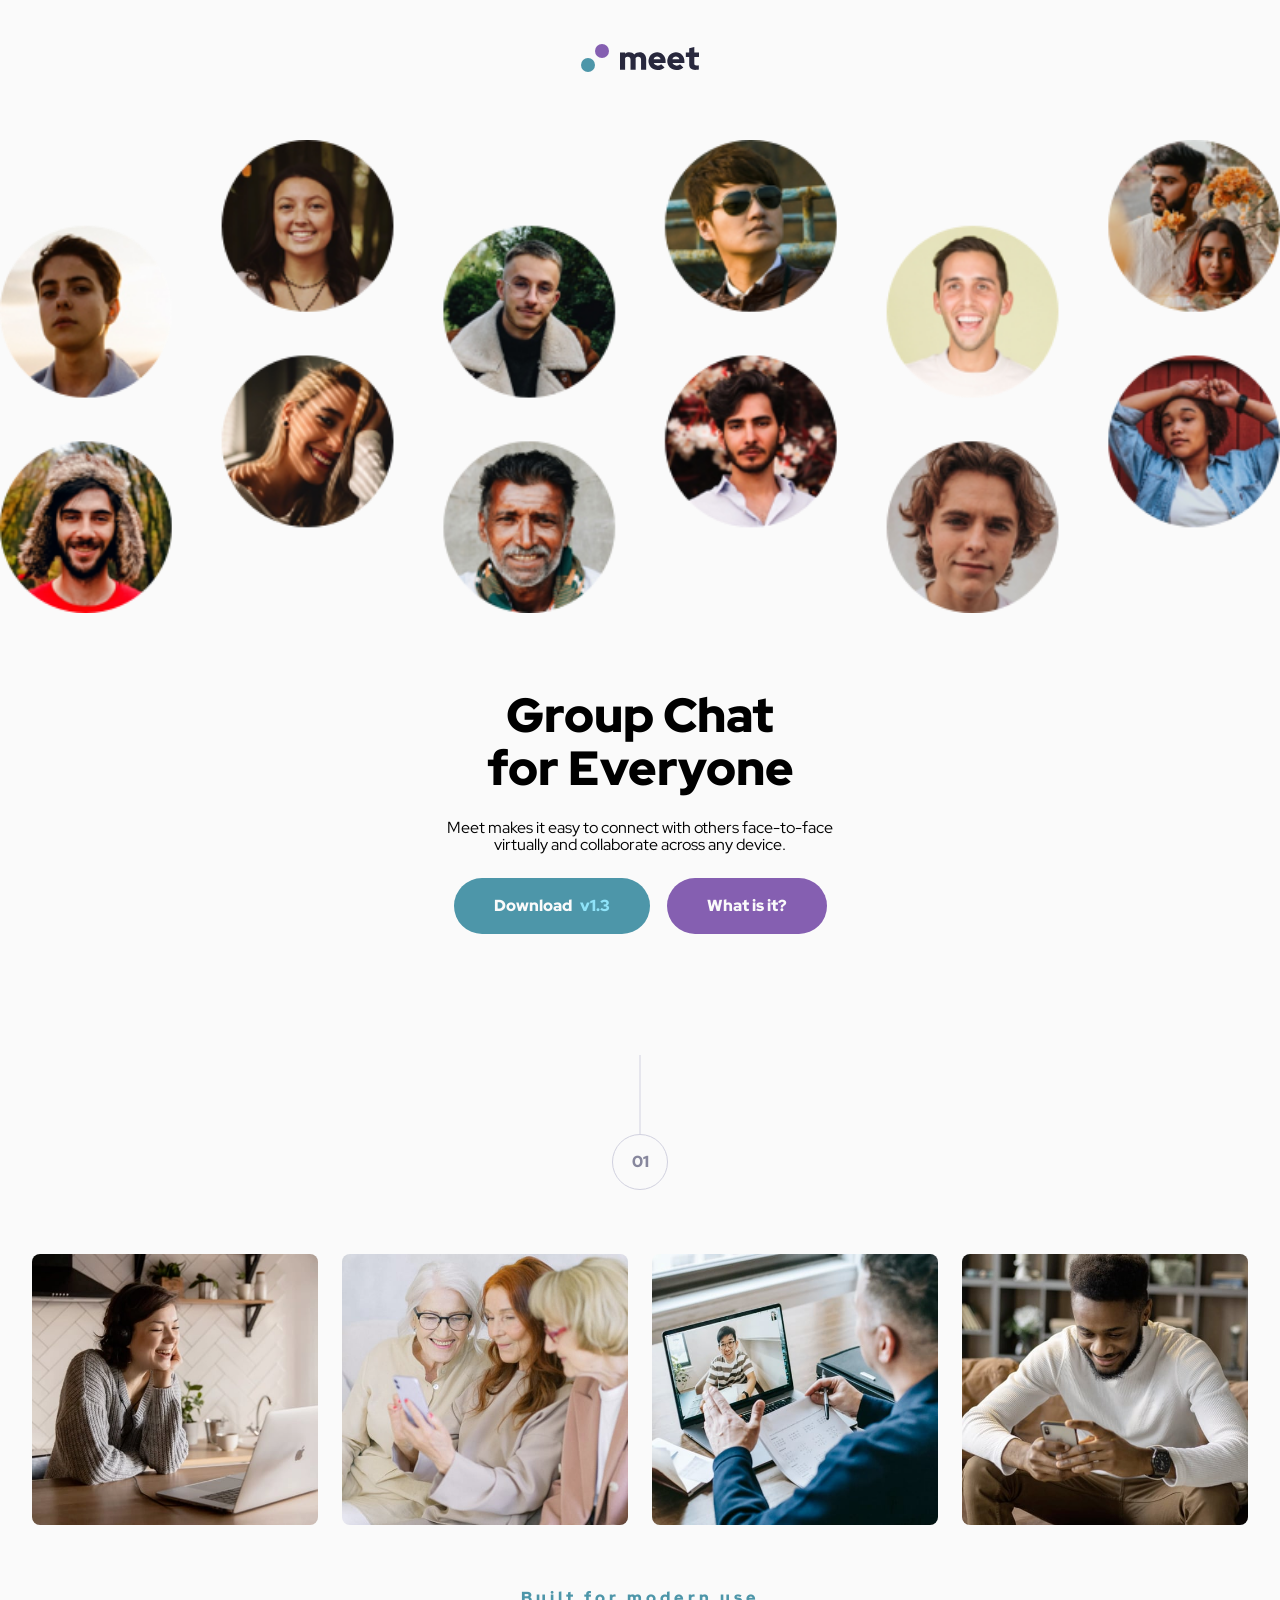
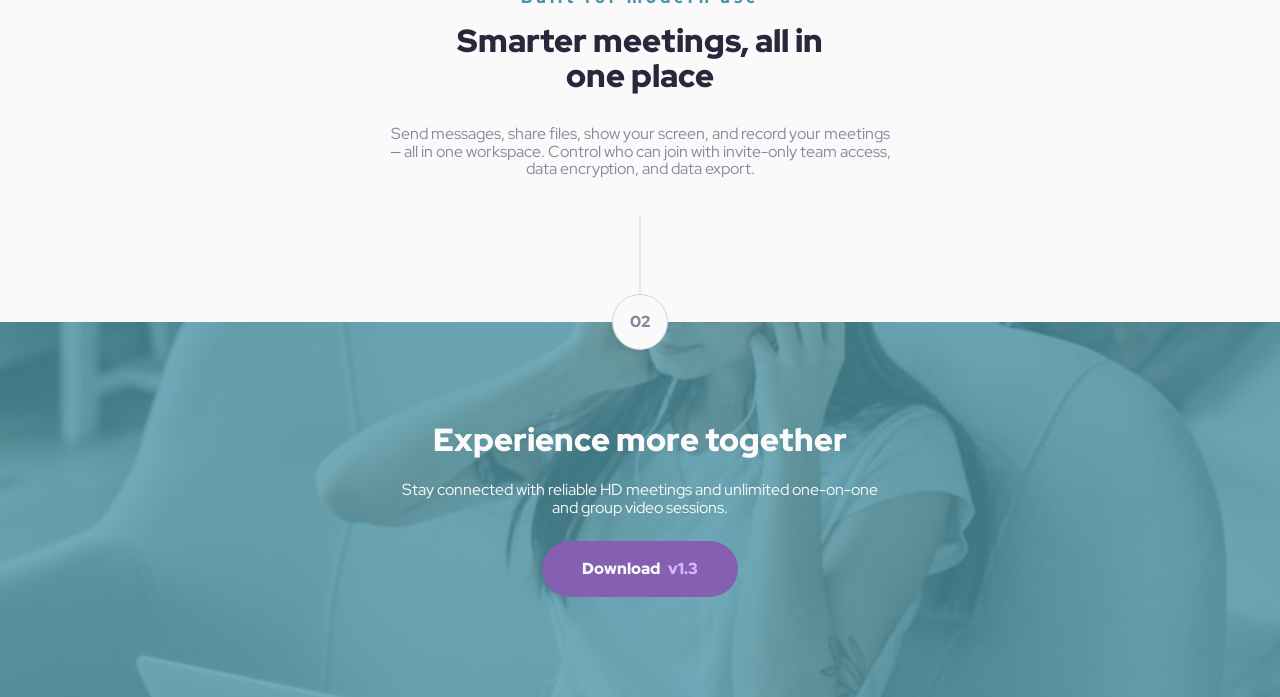
==== index.html @ f6393fa0 "moving the index.html to the root to be able to deploy" ====
<!DOCTYPE html>
<html lang="en">
<head>
  <meta charset="UTF-8">
  <meta name="viewport" content="width=device-width, initial-scale=1.0">

  <link rel="icon" type="image/png" sizes="32x32" href="./starter-code/assets/favicon-32x32.png">
  <link rel="stylesheet" href="./style.css">

  <!-- Red Hat Display Font -->
  <link rel="preconnect" href="https://fonts.googleapis.com">
  <link rel="preconnect" href="https://fonts.gstatic.com" crossorigin>
  <link href="https://fonts.googleapis.com/css2?family=Red+Hat+Display:ital,wght@0,300..900;1,300..900&display=swap" rel="stylesheet">


  <title>Frontend Mentor | Meet landing page</title>
</head>
<body>

  <header class="site-header">
    <a href="https://www.zoom.com/" class="site-header__logo">
      <img src="./starter-code/assets/logo.svg" alt="Meet">
    </a>
  </header>
    
  <main>
    

    <section class="hero" aria-labelledby="hero-title">
      <div class="hero__gallery hero__gallery-mobile">
        <img src="./starter-code/assets/desktop/image-hero-left.png" alt="">
        <img src="./starter-code/assets/desktop/image-hero-right.png" alt="">  
      </div>
      <div class="hero__gallery hero__gallery-tablet">
        <img src="./starter-code/assets/tablet/image-hero.png" alt="">
      </div>
      <div class="hero__content">
        <h1 id="hero-title">
          <span>Group Chat</span>
          <span>for Everyone</span>
        </h1>
        <p class="description hero__description">
          Meet makes it easy to connect with others face-to-face virtually and collaborate across any device.
        </p>
        <div class="hero__actions">
          <a href="https://zoom.us/download?os=win" class="button button--primary ">
            Download <span>v1.3</span>
          </a>
          <a href="https://www.zoom.com/en/about/" class="button button--secondary">
            What is it?
          </a>
        </div>
      </div>
    </section>    
    
    <section class="features" aria-labelledby="features-title">
      <div class="section-number features__section-number" aria-hidden="true">
        <span>01</span>
      </div>
      <div class="features__gallery">
          <img src="./starter-code/assets/desktop/image-woman-in-videocall.jpg" alt="">
          <img src="./starter-code/assets/desktop/image-women-videochatting.jpg" alt="">
          <img src="./starter-code/assets/desktop/image-men-in-meeting.jpg" alt="">
          <img src="./starter-code/assets/desktop/image-man-texting.jpg" alt="">
      </div>
      <div class="features__content">
        <div class="features__heading-group">
          <p class="features__title-eyebrow">Built for modern use</p>
          <h2 id="features-title">Smarter meetings, all in one place</h2>
        </div>
        <p class="features__description">
          Send messages, share files, show your screen, and record your meetings — all in one 
          workspace. Control who can join with invite-only team access, data encryption, and data export.
        </p>
      </div>
    </section>  
 
  </main>
    <footer class="site-footer">
      <div class="section-number site-footer__section-number" aria-hidden="true">
        <span>02</span>
      </div>
      <div class="site-footer__content">
        <h2 class="site-footer__title">Experience more together</h2>
        <p class="description site-footer__description">Stay connected with reliable HD meetings and unlimited one-on-one and group video sessions.</p>
        <a href="https://zoom.us/download?os=win" class="button button--secondary">
          Download <span>v1.3</span>
        </a>
      </div>
  </footer> 
</body>
</html>
---- style.css ----
:root {
  --spacing-50: 0.25rem;
  --spacing-100: 0.5rem;
  --spacing-200: 1rem;
  --spacing-300: 1.5rem;
  --spacing-400: 2rem;
  --spacing-500: 2.5rem;
  --spacing-700: 3.5rem;
  --spacing-800: 4rem;
  --spacing-900: 4.5rem;
  --spacing-1000: 5rem;
  --spacing-1400: 7rem;
}

:root {
  --color-cyan-600: #4D96A9;
  --color-cyan-300: #8FE3F9;
  --color-purple-600: #855FB1;
  --color-purple-300: #D9B8FF;
  --color-slate-900: #28283D;
  --color-slate-600: #87879D;
  --color-slate-300: #D1D1DF;
  --color-white: #FAFAFA;
}

* {
  margin: 0;
  padding: 0;
  -webkit-box-sizing: border-box;
          box-sizing: border-box;
}

body {
  background: var(--color-white);
  width: 100%;
}

header {
  padding: 48px 80px 0px;
  display: -webkit-box;
  display: -ms-flexbox;
  display: flex;
  height: 76px;
  -webkit-box-pack: center;
      -ms-flex-pack: center;
          justify-content: center;
  -webkit-box-align: end;
      -ms-flex-align: end;
          align-items: end;
}

a {
  text-decoration: none;
}

.button {
  font-family: "Red Hat Display", sans-serif;
  font-size: 1rem;
  line-height: 1.5;
  letter-spacing: 0;
  font-weight: 900;
  padding: var(--spacing-200) var(--spacing-500);
  border-radius: 29px;
  display: -webkit-box;
  display: -ms-flexbox;
  display: flex;
  gap: 8px;
}

.button--primary {
  color: var(--color-white);
  background: var(--color-cyan-600);
}

.button--secondary {
  color: var(--color-white);
  background: var(--color-purple-600);
}

.hero {
  width: 100%;
  padding-top: 64px;
  padding-bottom: 32px;
  display: -webkit-box;
  display: -ms-flexbox;
  display: flex;
  -webkit-box-orient: vertical;
  -webkit-box-direction: normal;
      -ms-flex-direction: column;
          flex-direction: column;
  -webkit-box-align: center;
      -ms-flex-align: center;
          align-items: center;
  gap: 48px;
}
@media (min-width: 48rem) {
  .hero {
    gap: 72px;
    padding-bottom: 64px;
  }
}
.hero .hero__gallery {
  display: -webkit-box;
  display: -ms-flexbox;
  display: flex;
  width: 100%;
  gap: 21px;
  overflow: hidden;
}
.hero .hero__gallery-tablet {
  display: none;
}
@media (min-width: 48rem) {
  .hero .hero__gallery-mobile {
    display: none;
  }
  .hero .hero__gallery-tablet {
    display: block;
  }
}
.hero .hero__gallery-mobile img {
  width: 50%;
  -o-object-fit: contain;
     object-fit: contain;
}
.hero .hero__gallery-tablet img {
  width: 100%;
}
.hero .hero__content {
  display: -webkit-box;
  display: -ms-flexbox;
  display: flex;
  -webkit-box-orient: vertical;
  -webkit-box-direction: normal;
      -ms-flex-direction: column;
          flex-direction: column;
  -webkit-box-align: center;
      -ms-flex-align: center;
          align-items: center;
  gap: 24px;
  padding: 0px 50px;
  text-align: center;
}
@media (min-width: 48rem) {
  .hero .hero__content {
    width: 500px;
  }
}
.hero .hero__content #hero-title {
  font-family: "Red Hat Display", sans-serif;
  font-size: 2.5rem;
  line-height: 1.1;
  letter-spacing: 0;
  font-weight: 900;
  display: -webkit-box;
  display: -ms-flexbox;
  display: flex;
  -webkit-box-orient: vertical;
  -webkit-box-direction: normal;
      -ms-flex-direction: column;
          flex-direction: column;
}
@media (min-width: 48rem) {
  .hero .hero__content #hero-title {
    font-family: "Red Hat Display", sans-serif;
    font-size: 3rem;
    line-height: 1.1;
    letter-spacing: 0;
    font-weight: 900;
  }
}
.hero .hero__content .hero__description {
  font-family: "Red Hat Display", sans-serif;
  font-size: 1rem;
  line-height: 1.1;
  letter-spacing: 0;
  font-weight: medium;
  max-width: 526px;
}
.hero .hero__content .hero__actions {
  display: -webkit-box;
  display: -ms-flexbox;
  display: flex;
  -webkit-box-orient: vertical;
  -webkit-box-direction: normal;
      -ms-flex-direction: column;
          flex-direction: column;
  -webkit-box-align: center;
      -ms-flex-align: center;
          align-items: center;
  gap: var(--spacing-200);
}
@media (min-width: 48rem) {
  .hero .hero__content .hero__actions {
    gap: 17px;
    -webkit-box-orient: horizontal;
    -webkit-box-direction: normal;
        -ms-flex-direction: row;
            flex-direction: row;
  }
}
.hero .hero__content .hero__actions .button--primary span {
  color: var(--color-cyan-300);
}

.section-number {
  font-family: "Red Hat Display", sans-serif;
  font-size: 1rem;
  line-height: 1.5;
  letter-spacing: 0;
  font-weight: 900;
  color: var(--color-slate-600);
  width: 56px;
  height: 56px;
  -ms-flex-negative: 0;
      flex-shrink: 0;
  border: 1px solid var(--color-slate-300);
  border-radius: 50%;
  display: -webkit-box;
  display: -ms-flexbox;
  display: flex;
  -webkit-box-pack: center;
      -ms-flex-pack: center;
          justify-content: center;
  -webkit-box-align: center;
      -ms-flex-align: center;
          align-items: center;
  position: relative;
}
.section-number::before {
  content: "";
  position: absolute;
  width: 1px;
  height: 80px;
  background: var(--color-slate-300);
  bottom: 100%;
  left: 50%;
  -webkit-transform: translateX(-50%);
          transform: translateX(-50%);
}

.features {
  padding: 112px 32px 144px;
  display: -webkit-box;
  display: -ms-flexbox;
  display: flex;
  -webkit-box-orient: vertical;
  -webkit-box-direction: normal;
      -ms-flex-direction: column;
          flex-direction: column;
  -webkit-box-align: center;
      -ms-flex-align: center;
          align-items: center;
  gap: 64px;
}
@media (min-width: 48rem) {
  .features {
    padding-top: 136px;
  }
}
.features .features__gallery {
  display: -ms-grid;
  display: grid;
  -ms-grid-columns: minmax(0, 1fr) 16px minmax(0, 1fr);
  grid-template-columns: repeat(2, minmax(0, 1fr));
  gap: 16px;
  width: 100%;
}
@media (min-width: 48rem) {
  .features .features__gallery {
    -ms-grid-columns: 1fr 24px 1fr 24px 1fr 24px 1fr;
    grid-template-columns: repeat(4, 1fr);
    gap: 24px;
  }
}
.features .features__gallery img {
  display: block;
  width: 100%;
  height: auto;
  border-radius: 8px;
}
.features .features__content {
  display: -webkit-box;
  display: -ms-flexbox;
  display: flex;
  -webkit-box-orient: vertical;
  -webkit-box-direction: normal;
      -ms-flex-direction: column;
          flex-direction: column;
  -webkit-box-align: center;
      -ms-flex-align: center;
          align-items: center;
  gap: 32px;
  text-align: center;
}
@media (min-width: 48rem) {
  .features .features__content {
    width: 504px;
  }
}
.features .features__content .features__heading-group {
  display: -webkit-box;
  display: -ms-flexbox;
  display: flex;
  -webkit-box-orient: vertical;
  -webkit-box-direction: normal;
      -ms-flex-direction: column;
          flex-direction: column;
  -webkit-box-align: center;
      -ms-flex-align: center;
          align-items: center;
  gap: 16px;
}
@media (min-width: 48rem) {
  .features .features__content .features__heading-group {
    width: 404px;
  }
}
.features .features__content .features__heading-group .features__title-eyebrow {
  font-family: "Red Hat Display", sans-serif;
  font-size: 1rem;
  line-height: 1.1;
  letter-spacing: 0.25rem;
  font-weight: 900;
  color: var(--color-cyan-600);
}
.features .features__content .features__heading-group #features-title {
  font-family: "Red Hat Display", sans-serif;
  font-size: 2rem;
  line-height: 1.1;
  letter-spacing: 0;
  font-weight: 900;
  color: var(--color-slate-900);
}
.features .features__content .features__description {
  font-family: "Red Hat Display", sans-serif;
  font-size: 1rem;
  line-height: 1.1;
  letter-spacing: 0;
  font-weight: medium;
  color: var(--color-slate-600);
}

.site-footer {
  text-align: center;
  background-image: -webkit-gradient(linear, left top, left bottom, from(rgba(77, 151, 169, 0.768627451))), url("./starter-code/assets/mobile/image-footer.jpg");
  background-image: linear-gradient(rgba(77, 151, 169, 0.768627451)), url("./starter-code/assets/mobile/image-footer.jpg");
  background-size: cover;
  background-position: center;
  background-repeat: no-repeat;
  color: var(--color-white);
  height: 375px;
  display: -webkit-box;
  display: -ms-flexbox;
  display: flex;
  -webkit-box-orient: vertical;
  -webkit-box-direction: normal;
      -ms-flex-direction: column;
          flex-direction: column;
  -webkit-box-align: center;
      -ms-flex-align: center;
          align-items: center;
  position: relative;
}
@media (min-width: 48rem) {
  .site-footer {
    background-image: -webkit-gradient(linear, left top, left bottom, from(rgba(77, 151, 169, 0.768627451))), url("./starter-code/assets/tablet/image-footer.jpg");
    background-image: linear-gradient(rgba(77, 151, 169, 0.768627451)), url("./starter-code/assets/tablet/image-footer.jpg");
  }
}
.site-footer .site-footer__section-number {
  position: absolute;
  top: -28px;
  left: 50%;
  -webkit-transform: translateX(-50%);
          transform: translateX(-50%);
  background: var(--color-white);
}
.site-footer .site-footer__content {
  display: -webkit-box;
  display: -ms-flexbox;
  display: flex;
  -webkit-box-orient: vertical;
  -webkit-box-direction: normal;
      -ms-flex-direction: column;
          flex-direction: column;
  -webkit-box-pack: center;
      -ms-flex-pack: center;
          justify-content: center;
  -webkit-box-align: center;
      -ms-flex-align: center;
          align-items: center;
  gap: 24px;
  padding: 64px 32px;
  height: 100%;
}
.site-footer .site-footer__content .site-footer__title {
  font-family: "Red Hat Display", sans-serif;
  font-size: 2rem;
  line-height: 1.1;
  letter-spacing: 0;
  font-weight: 900;
}
.site-footer .site-footer__content .site-footer__description {
  font-family: "Red Hat Display", sans-serif;
  font-size: 1rem;
  line-height: 1.1;
  letter-spacing: 0;
  font-weight: medium;
}
@media (min-width: 48rem) {
  .site-footer .site-footer__content .site-footer__description {
    width: 504px;
  }
}
.site-footer .site-footer__content .button--secondary span {
  color: var(--color-purple-300);
}
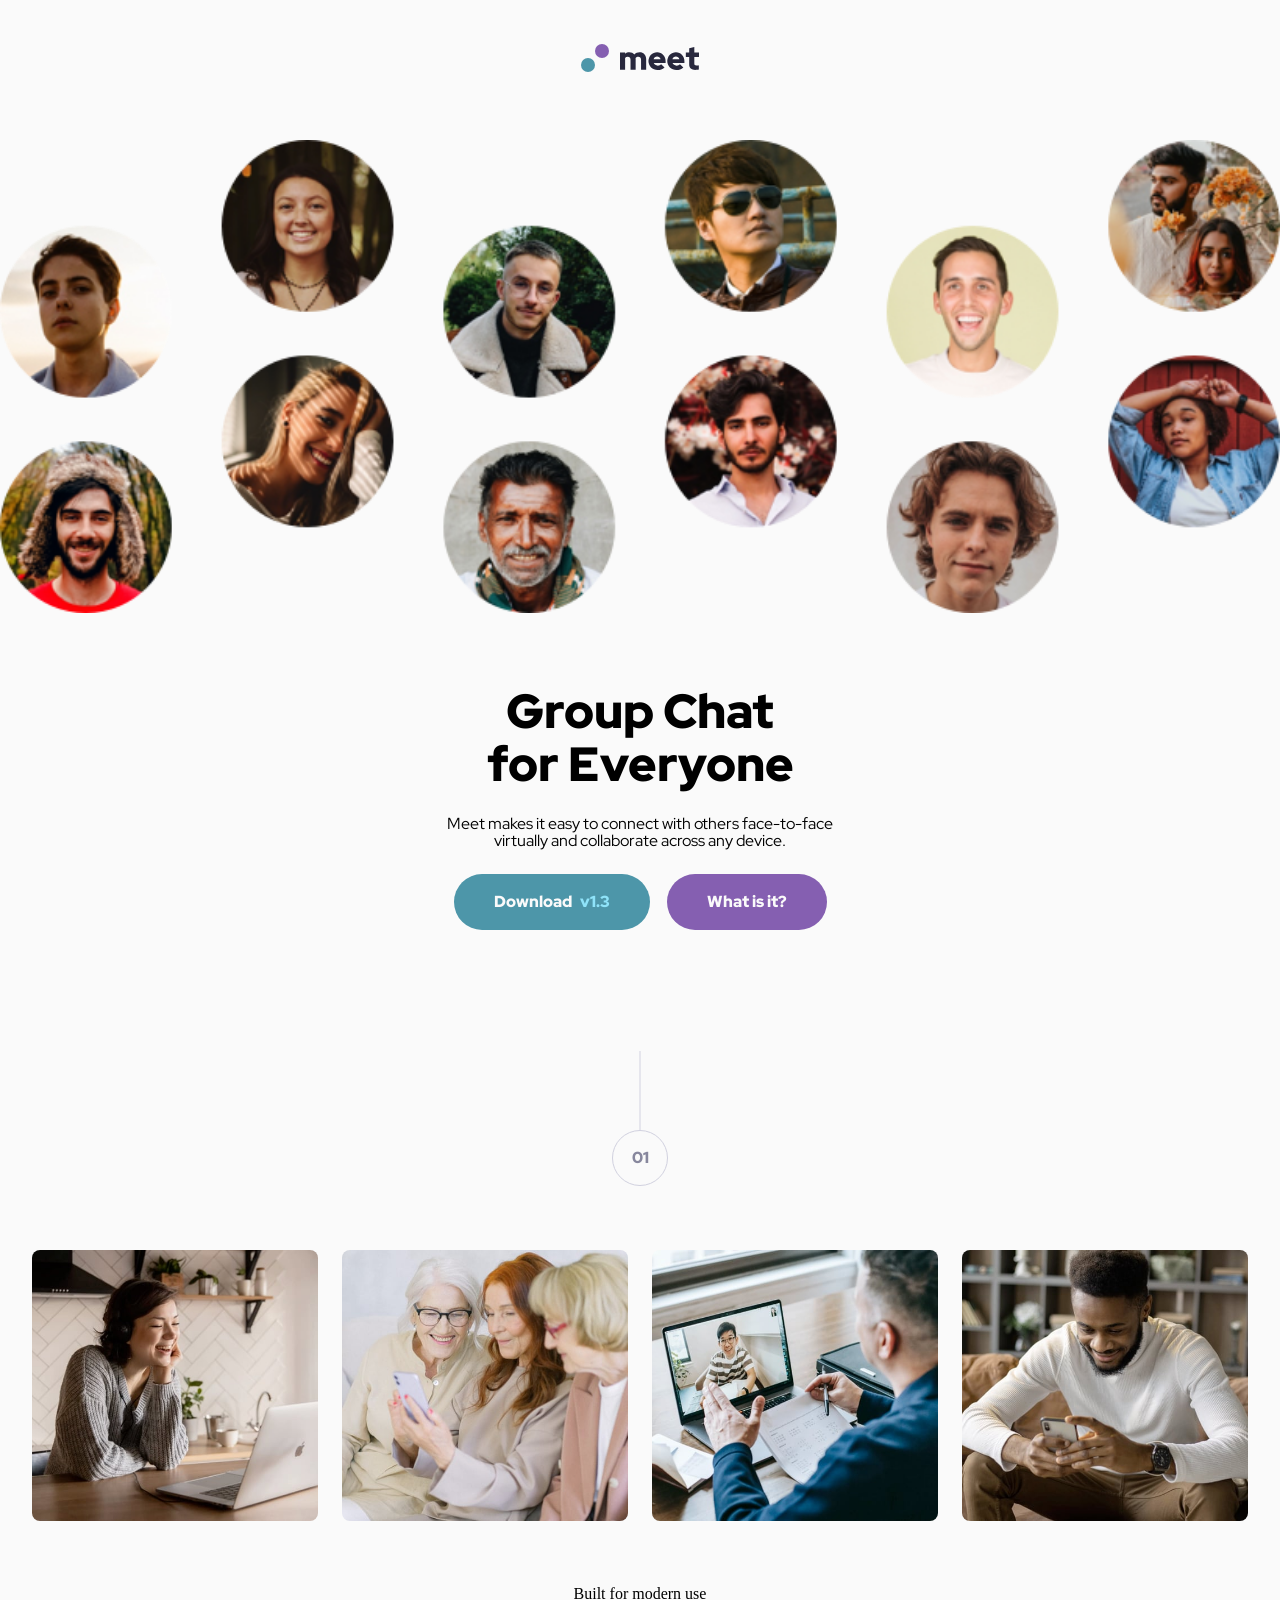
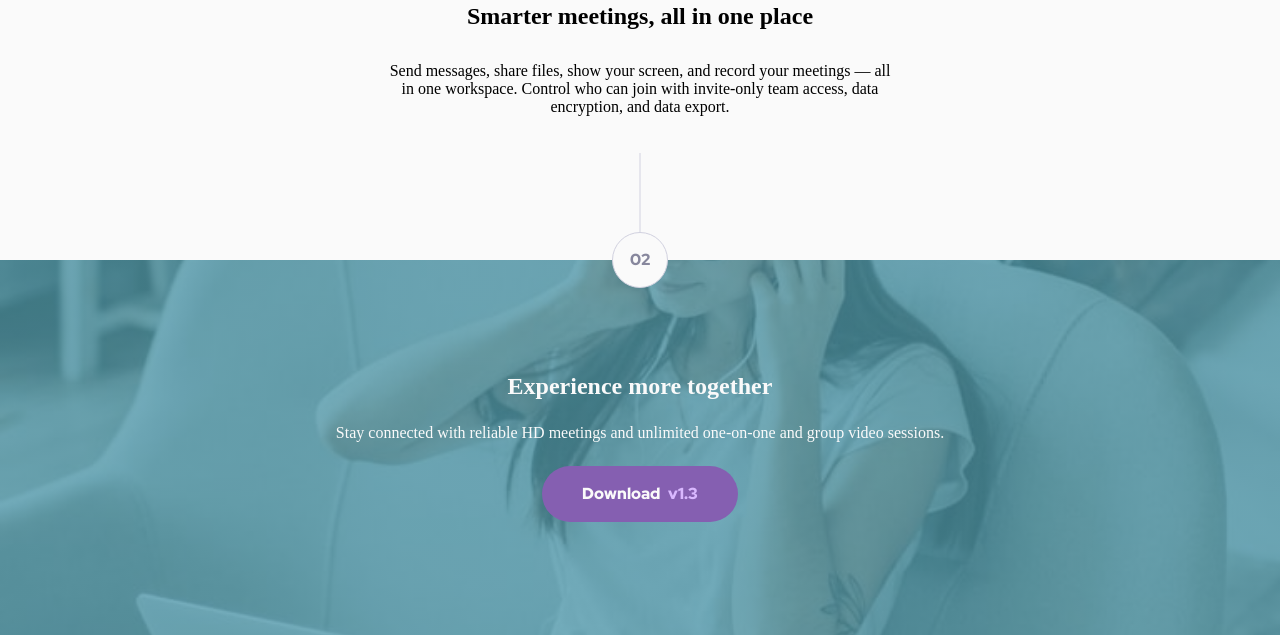
==== commit 5849f993: "refactor the hero for mobile and tablet" ====
--- a/index.html
+++ b/index.html
@@ -27,11 +27,11 @@
     
 
     <section class="hero" aria-labelledby="hero-title">
-      <div class="hero__gallery hero__gallery-mobile">
+      <div class="hero__gallery hero__gallery--split">
         <img src="./starter-code/assets/desktop/image-hero-left.png" alt="">
         <img src="./starter-code/assets/desktop/image-hero-right.png" alt="">  
       </div>
-      <div class="hero__gallery hero__gallery-tablet">
+      <div class="hero__gallery hero__gallery--combined">
         <img src="./starter-code/assets/tablet/image-hero.png" alt="">
       </div>
       <div class="hero__content">
--- a/style.css
+++ b/style.css
@@ -66,12 +66,10 @@
   display: flex;
   gap: 8px;
 }
-
 .button--primary {
   color: var(--color-white);
   background: var(--color-cyan-600);
 }
-
 .button--secondary {
   color: var(--color-white);
   background: var(--color-purple-600);
@@ -99,7 +97,7 @@
     padding-bottom: 64px;
   }
 }
-.hero .hero__gallery {
+.hero__gallery {
   display: -webkit-box;
   display: -ms-flexbox;
   display: flex;
@@ -107,26 +105,38 @@
   gap: 21px;
   overflow: hidden;
 }
-.hero .hero__gallery-tablet {
-  display: none;
-}
-@media (min-width: 48rem) {
-  .hero .hero__gallery-mobile {
-    display: none;
-  }
-  .hero .hero__gallery-tablet {
-    display: block;
-  }
-}
-.hero .hero__gallery-mobile img {
+.hero__gallery img {
+  width: 100%;
+}
+.hero__gallery--split img {
   width: 50%;
   -o-object-fit: contain;
      object-fit: contain;
 }
-.hero .hero__gallery-tablet img {
-  width: 100%;
-}
-.hero .hero__content {
+.hero__gallery--combined {
+  display: none;
+}
+@media (min-width: 48rem) {
+  .hero__gallery--split {
+    display: none;
+  }
+  .hero__gallery--combined {
+    display: -webkit-box;
+    display: -ms-flexbox;
+    display: flex;
+  }
+}
+@media (min-width: 90rem) {
+  .hero__gallery--split {
+    display: -webkit-box;
+    display: -ms-flexbox;
+    display: flex;
+  }
+  .hero__gallery--combined {
+    display: none;
+  }
+}
+.hero__content {
   display: -webkit-box;
   display: -ms-flexbox;
   display: flex;
@@ -138,15 +148,10 @@
       -ms-flex-align: center;
           align-items: center;
   gap: 24px;
-  padding: 0px 50px;
+  padding: 0px 32px;
   text-align: center;
 }
-@media (min-width: 48rem) {
-  .hero .hero__content {
-    width: 500px;
-  }
-}
-.hero .hero__content #hero-title {
+.hero__content #hero-title {
   font-family: "Red Hat Display", sans-serif;
   font-size: 2.5rem;
   line-height: 1.1;
@@ -161,7 +166,7 @@
           flex-direction: column;
 }
 @media (min-width: 48rem) {
-  .hero .hero__content #hero-title {
+  .hero__content #hero-title {
     font-family: "Red Hat Display", sans-serif;
     font-size: 3rem;
     line-height: 1.1;
@@ -169,15 +174,15 @@
     font-weight: 900;
   }
 }
-.hero .hero__content .hero__description {
+.hero__description {
   font-family: "Red Hat Display", sans-serif;
   font-size: 1rem;
   line-height: 1.1;
   letter-spacing: 0;
   font-weight: medium;
-  max-width: 526px;
-}
-.hero .hero__content .hero__actions {
+  width: min(100%, 36ch);
+}
+.hero__actions {
   display: -webkit-box;
   display: -ms-flexbox;
   display: flex;
@@ -191,7 +196,7 @@
   gap: var(--spacing-200);
 }
 @media (min-width: 48rem) {
-  .hero .hero__content .hero__actions {
+  .hero__actions {
     gap: 17px;
     -webkit-box-orient: horizontal;
     -webkit-box-direction: normal;
@@ -199,7 +204,7 @@
             flex-direction: row;
   }
 }
-.hero .hero__content .hero__actions .button--primary span {
+.hero__actions .button--primary span {
   color: var(--color-cyan-300);
 }
 
@@ -258,7 +263,7 @@
     padding-top: 136px;
   }
 }
-.features .features__gallery {
+.features__gallery {
   display: -ms-grid;
   display: grid;
   -ms-grid-columns: minmax(0, 1fr) 16px minmax(0, 1fr);
@@ -267,19 +272,19 @@
   width: 100%;
 }
 @media (min-width: 48rem) {
-  .features .features__gallery {
+  .features__gallery {
     -ms-grid-columns: 1fr 24px 1fr 24px 1fr 24px 1fr;
     grid-template-columns: repeat(4, 1fr);
     gap: 24px;
   }
 }
-.features .features__gallery img {
+.features__gallery img {
   display: block;
   width: 100%;
   height: auto;
   border-radius: 8px;
 }
-.features .features__content {
+.features__content {
   display: -webkit-box;
   display: -ms-flexbox;
   display: flex;
@@ -294,11 +299,11 @@
   text-align: center;
 }
 @media (min-width: 48rem) {
-  .features .features__content {
+  .features__content {
     width: 504px;
   }
 }
-.features .features__content .features__heading-group {
+.features__content__heading-group {
   display: -webkit-box;
   display: -ms-flexbox;
   display: flex;
@@ -312,11 +317,11 @@
   gap: 16px;
 }
 @media (min-width: 48rem) {
-  .features .features__content .features__heading-group {
+  .features__content__heading-group {
     width: 404px;
   }
 }
-.features .features__content .features__heading-group .features__title-eyebrow {
+.features__content__heading-group__title-eyebrow {
   font-family: "Red Hat Display", sans-serif;
   font-size: 1rem;
   line-height: 1.1;
@@ -324,7 +329,7 @@
   font-weight: 900;
   color: var(--color-cyan-600);
 }
-.features .features__content .features__heading-group #features-title {
+.features__content__heading-group #features-title {
   font-family: "Red Hat Display", sans-serif;
   font-size: 2rem;
   line-height: 1.1;
@@ -332,7 +337,7 @@
   font-weight: 900;
   color: var(--color-slate-900);
 }
-.features .features__content .features__description {
+.features__content__description {
   font-family: "Red Hat Display", sans-serif;
   font-size: 1rem;
   line-height: 1.1;
@@ -368,7 +373,13 @@
     background-image: linear-gradient(rgba(77, 151, 169, 0.768627451)), url("./starter-code/assets/tablet/image-footer.jpg");
   }
 }
-.site-footer .site-footer__section-number {
+@media (min-width: 90rem) {
+  .site-footer {
+    background-image: -webkit-gradient(linear, left top, left bottom, from(rgba(77, 151, 169, 0.768627451))), url("./starter-code/assets/desktop/image-footer.jpg");
+    background-image: linear-gradient(rgba(77, 151, 169, 0.768627451)), url("./starter-code/assets/desktop/image-footer.jpg");
+  }
+}
+.site-footer__section-number {
   position: absolute;
   top: -28px;
   left: 50%;
@@ -376,7 +387,7 @@
           transform: translateX(-50%);
   background: var(--color-white);
 }
-.site-footer .site-footer__content {
+.site-footer__content {
   display: -webkit-box;
   display: -ms-flexbox;
   display: flex;
@@ -394,14 +405,14 @@
   padding: 64px 32px;
   height: 100%;
 }
-.site-footer .site-footer__content .site-footer__title {
+.site-footer__content__title {
   font-family: "Red Hat Display", sans-serif;
   font-size: 2rem;
   line-height: 1.1;
   letter-spacing: 0;
   font-weight: 900;
 }
-.site-footer .site-footer__content .site-footer__description {
+.site-footer__content__description {
   font-family: "Red Hat Display", sans-serif;
   font-size: 1rem;
   line-height: 1.1;
@@ -409,10 +420,10 @@
   font-weight: medium;
 }
 @media (min-width: 48rem) {
-  .site-footer .site-footer__content .site-footer__description {
+  .site-footer__content__description {
     width: 504px;
   }
 }
-.site-footer .site-footer__content .button--secondary span {
+.site-footer__content .button--secondary span {
   color: var(--color-purple-300);
 }
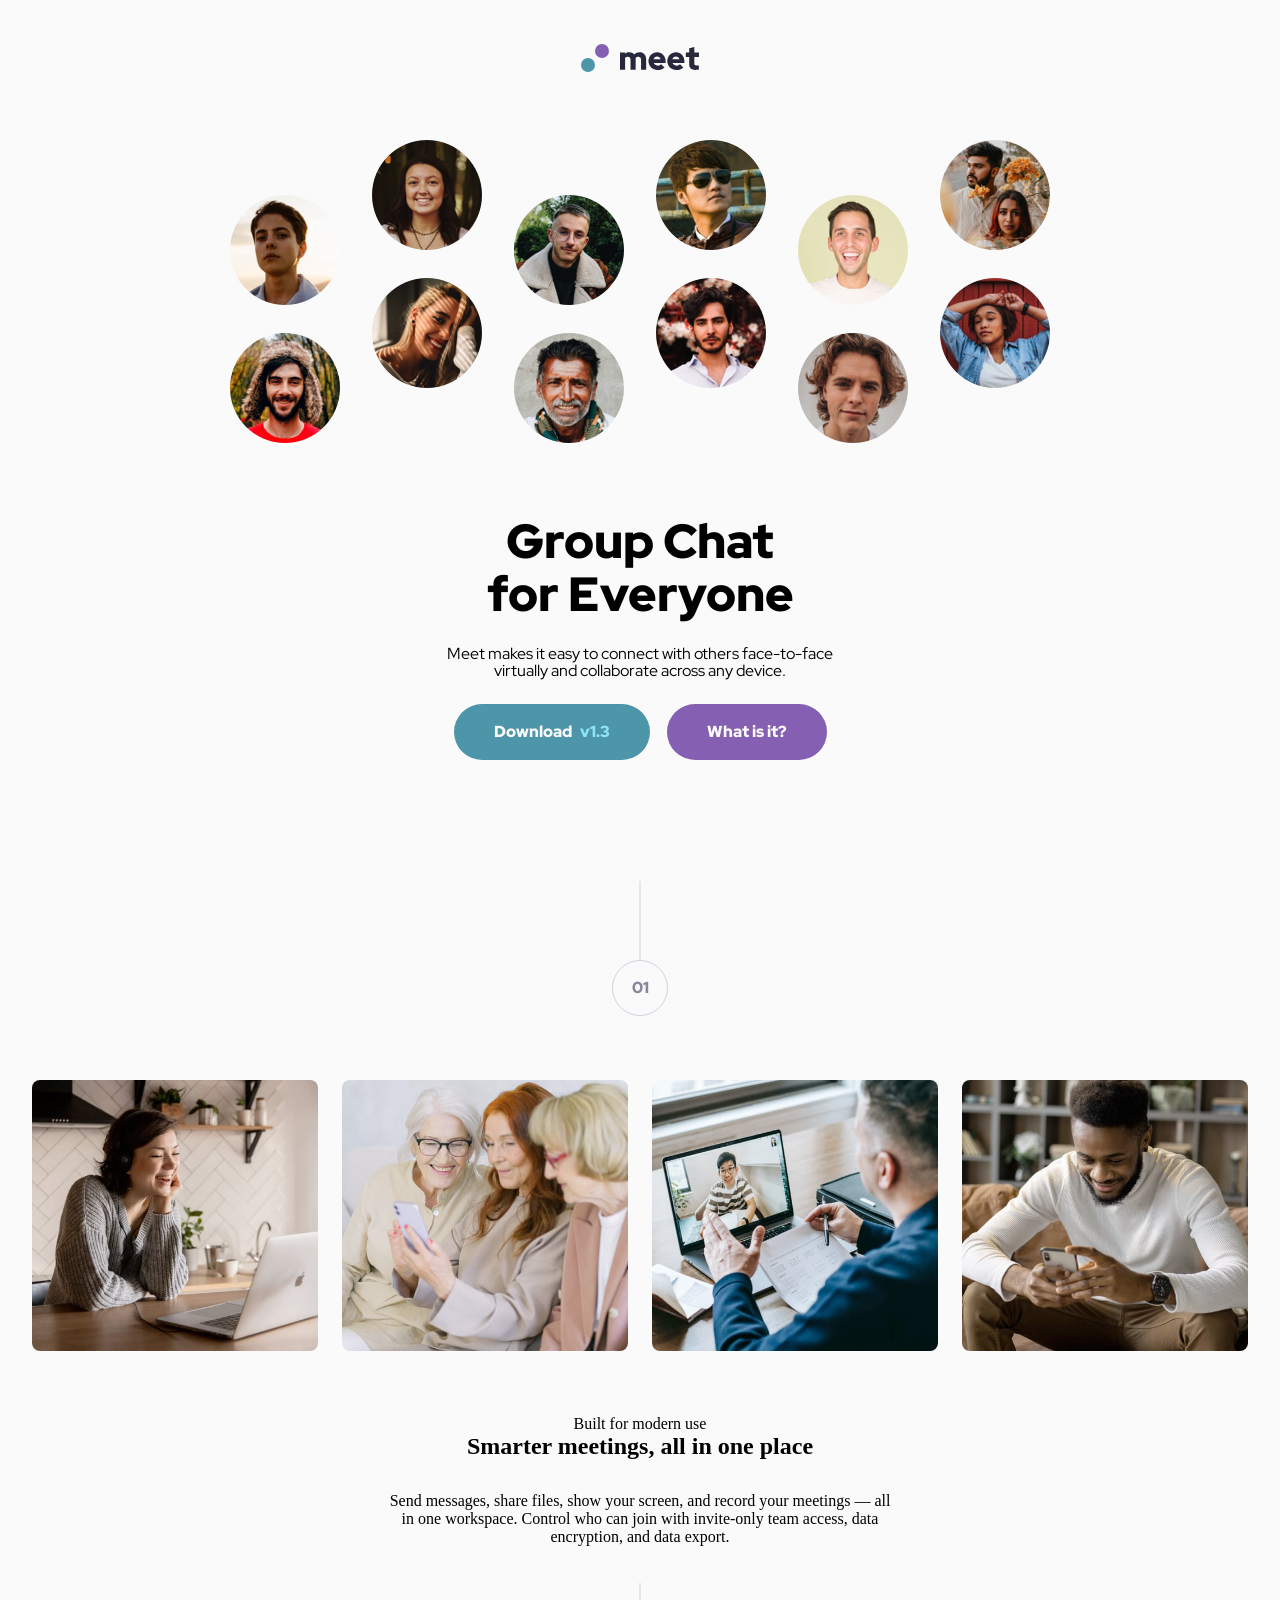
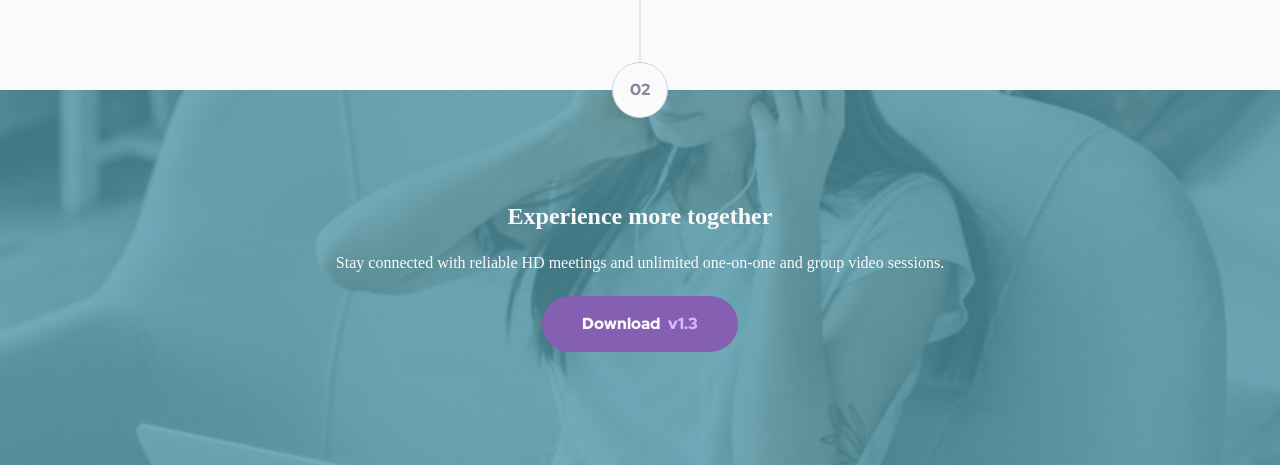
==== commit e92e4548: "fixing the html struture for the hero" ====
--- a/index.html
+++ b/index.html
@@ -24,16 +24,10 @@
   </header>
     
   <main>
-    
-
-    <section class="hero" aria-labelledby="hero-title">
-      <div class="hero__gallery hero__gallery--split">
-        <img src="./starter-code/assets/desktop/image-hero-left.png" alt="">
-        <img src="./starter-code/assets/desktop/image-hero-right.png" alt="">  
-      </div>
-      <div class="hero__gallery hero__gallery--combined">
-        <img src="./starter-code/assets/tablet/image-hero.png" alt="">
-      </div>
+     
+    <section class="hero" aria-labelledby="hero-title"> 
+      <img src="./starter-code/assets/desktop/image-hero-left.png" alt="" class="hero__image--left"> 
+      <img src="./starter-code/assets/tablet/image-hero.png" alt="" class="hero__image--combined">
       <div class="hero__content">
         <h1 id="hero-title">
           <span>Group Chat</span>
@@ -51,6 +45,7 @@
           </a>
         </div>
       </div>
+      <img src="./starter-code/assets/desktop/image-hero-right.png" alt="" class="hero__image--right">  
     </section>    
     
     <section class="features" aria-labelledby="features-title">
--- a/style.css
+++ b/style.css
@@ -76,20 +76,23 @@
 }
 
 .hero {
-  width: 100%;
+  display: -webkit-box;
+  display: -ms-flexbox;
+  display: flex;
+  -webkit-box-orient: vertical;
+  -webkit-box-direction: normal;
+      -ms-flex-direction: column;
+          flex-direction: column;
+  -webkit-box-pack: center;
+      -ms-flex-pack: center;
+          justify-content: center;
+  -webkit-box-align: center;
+      -ms-flex-align: center;
+          align-items: center;
+  gap: 48px;
+  overflow: hidden;
   padding-top: 64px;
   padding-bottom: 32px;
-  display: -webkit-box;
-  display: -ms-flexbox;
-  display: flex;
-  -webkit-box-orient: vertical;
-  -webkit-box-direction: normal;
-      -ms-flex-direction: column;
-          flex-direction: column;
-  -webkit-box-align: center;
-      -ms-flex-align: center;
-          align-items: center;
-  gap: 48px;
 }
 @media (min-width: 48rem) {
   .hero {
@@ -97,44 +100,12 @@
     padding-bottom: 64px;
   }
 }
-.hero__gallery {
-  display: -webkit-box;
-  display: -ms-flexbox;
-  display: flex;
-  width: 100%;
-  gap: 21px;
-  overflow: hidden;
-}
-.hero__gallery img {
-  width: 100%;
-}
-.hero__gallery--split img {
-  width: 50%;
-  -o-object-fit: contain;
-     object-fit: contain;
-}
-.hero__gallery--combined {
+.hero__image--combined {
+  max-width: 100%;
+}
+.hero__image--left, .hero__image--right {
   display: none;
-}
-@media (min-width: 48rem) {
-  .hero__gallery--split {
-    display: none;
-  }
-  .hero__gallery--combined {
-    display: -webkit-box;
-    display: -ms-flexbox;
-    display: flex;
-  }
-}
-@media (min-width: 90rem) {
-  .hero__gallery--split {
-    display: -webkit-box;
-    display: -ms-flexbox;
-    display: flex;
-  }
-  .hero__gallery--combined {
-    display: none;
-  }
+  max-width: 100%;
 }
 .hero__content {
   display: -webkit-box;
@@ -150,6 +121,12 @@
   gap: 24px;
   padding: 0px 32px;
   text-align: center;
+}
+@media (min-width: 90rem) {
+  .hero__content {
+    background: yellow;
+    grid-area: hero-content;
+  }
 }
 .hero__content #hero-title {
   font-family: "Red Hat Display", sans-serif;
